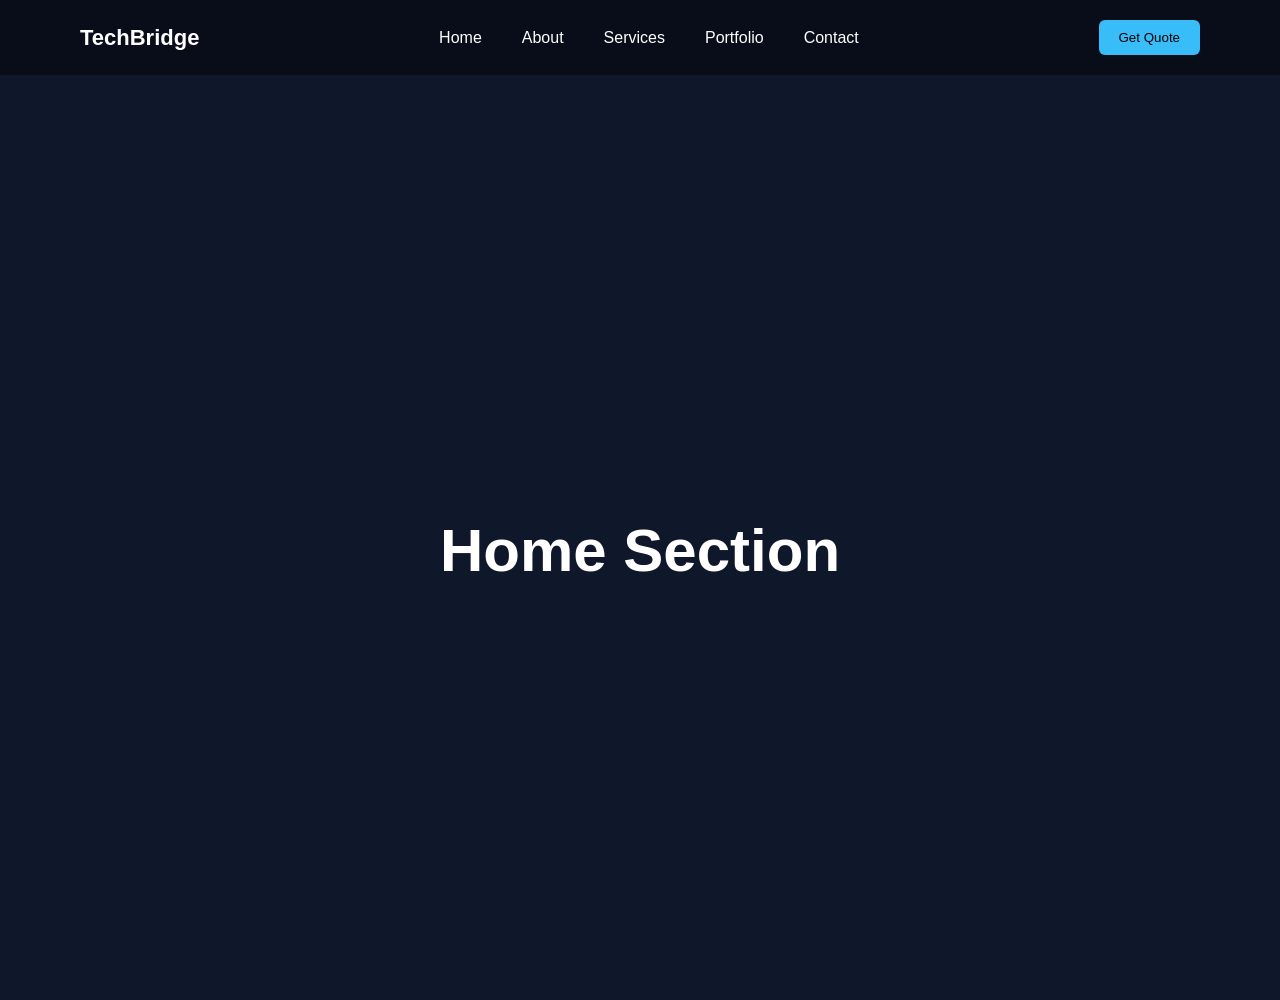
==== index.html @ d501a256 "Nav bar" ====
<!DOCTYPE html>
<html lang="en">
<head>
<meta charset="UTF-8">
<meta name="viewport" content="width=device-width, initial-scale=1.0">

<title>GSAP Navbar</title>

<link rel="stylesheet" href="style.css">

<script src="https://cdnjs.cloudflare.com/ajax/libs/gsap/3.12.5/gsap.min.js"></script>

</head>
<body>

<nav class="navbar">

<div class="logo">TechBridge</div>

<ul class="nav-links">
<li data-page="home">Home</li>
<li data-page="about">About</li>
<li data-page="services">Services</li>
<li data-page="portfolio">Portfolio</li>
<li data-page="contact">Contact</li>
</ul>

<button class="cta">Get Quote</button>

</nav>


<main>

<section id="home" class="page active">
<h1>Home Section</h1>
</section>

<section id="about" class="page">
<h1>About Section</h1>
</section>

<section id="services" class="page">
<h1>Services Section</h1>
</section>

<section id="portfolio" class="page">
<h1>Portfolio Section</h1>
</section>

<section id="contact" class="page">
<h1>Contact Section</h1>
</section>

</main>

<script src="script.js"></script>

</body>
</html>
---- style.css ----
*{
margin:0;
padding:0;
box-sizing:border-box;
font-family:sans-serif;
}

body{
background:#0f172a;
color:white;
overflow-x:hidden;
}

.navbar{
position:fixed;
top:0;
width:100%;
display:flex;
justify-content:space-between;
align-items:center;
padding:20px 80px;
background:rgba(0,0,0,0.4);
backdrop-filter:blur(10px);
z-index:100;
}

.logo{
font-size:22px;
font-weight:bold;
}

.nav-links{
display:flex;
gap:40px;
list-style:none;
}

.nav-links li{
cursor:pointer;
position:relative;
}

.nav-links li::after{
content:"";
position:absolute;
bottom:-5px;
left:0;
width:0%;
height:2px;
background:#38bdf8;
transition:0.3s;
}

.nav-links li:hover::after{
width:100%;
}

.cta{
background:#38bdf8;
border:none;
padding:10px 20px;
border-radius:6px;
cursor:pointer;
}

main{
margin-top:100px;
}

.page{
min-height:100vh;
display:none;
justify-content:center;
align-items:center;
font-size:40px;
}

.page.active{
display:flex;
}
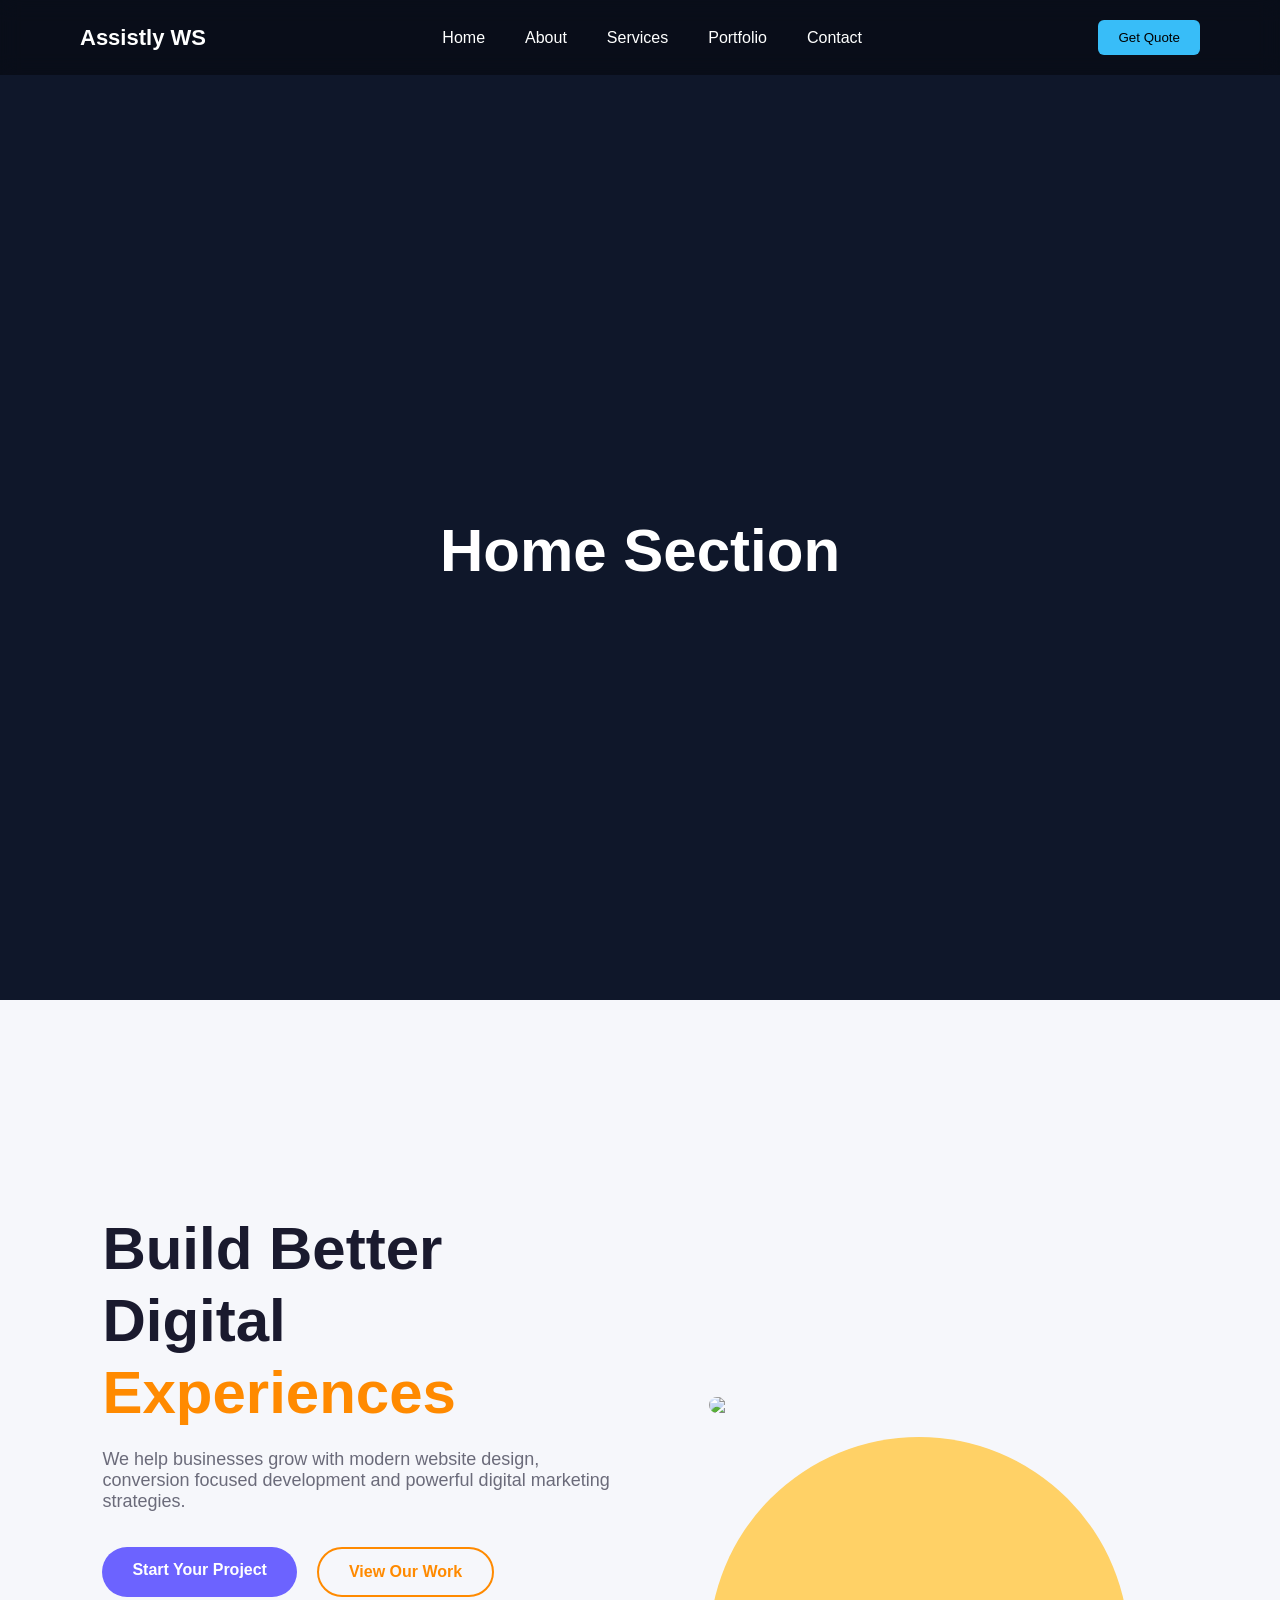
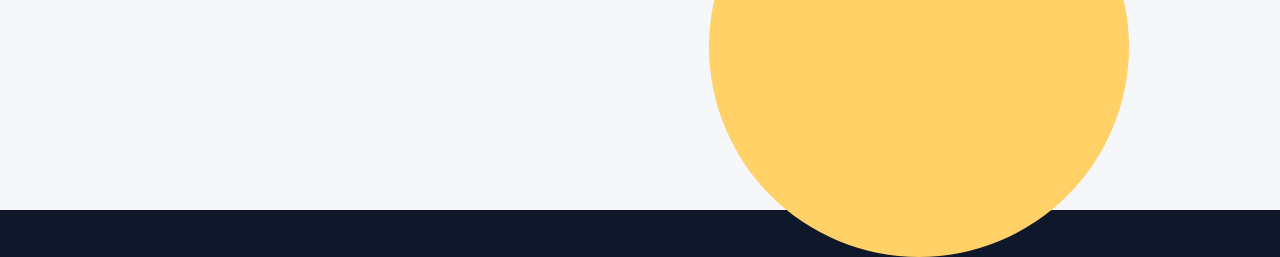
==== commit 3543eed5: "Hero Section add" ====
--- a/index.html
+++ b/index.html
@@ -15,7 +15,7 @@
 
 <nav class="navbar">
 
-<div class="logo">TechBridge</div>
+<div class="logo">Assistly WS</div>
 
 <ul class="nav-links">
 <li data-page="home">Home</li>
@@ -53,6 +53,49 @@
 </section>
 
 </main>
+<!-- Hero section -->
+ <section class="hero">
+
+<div class="hero-container">
+
+<div class="hero-left">
+
+<h1>
+Build Better <br>
+Digital <span>Experiences</span>
+</h1>
+
+<p>
+We help businesses grow with modern website design,
+conversion focused development and powerful digital
+marketing strategies.
+</p>
+
+<div class="hero-buttons">
+
+<a href="#" class="primary-btn">Start Your Project</a>
+
+<a href="#" class="secondary-btn">View Our Work</a>
+
+</div>
+
+</div>
+
+
+<div class="hero-right">
+
+<div class="circle-bg"></div>
+
+<img 
+src="https://images.unsplash.com/photo-1587614382346-4ec70e388b28"
+class="hero-img"
+>
+
+</div>
+
+</div>
+
+</section>
 
 <script src="script.js"></script>
 
--- a/style.css
+++ b/style.css
@@ -76,5 +76,111 @@
 }
 
 .page.active{
+display:flex;}
+/* Hero section */
+.hero{
+min-height:90vh;
+background:#F6F7FB;
 display:flex;
+align-items:center;
+padding:80px 8%;
+}
+
+.hero-container{
+display:flex;
+align-items:center;
+justify-content:space-between;
+gap:40px;
+flex-wrap:wrap;
+width:100%;
+}
+
+.hero-left{
+flex:1;
+}
+
+.hero-left h1{
+font-size:60px;
+line-height:1.2;
+color:#1A1A2E;
+margin-bottom:20px;
+}
+
+.hero-left span{
+color:#FF8A00;
+}
+
+.hero-left p{
+font-size:18px;
+color:#6B6B7A;
+margin-bottom:35px;
+max-width:520px;
+}
+
+.hero-buttons{
+display:flex;
+gap:20px;
+}
+
+.primary-btn{
+background:#6C63FF;
+color:white;
+padding:14px 30px;
+border-radius:30px;
+font-weight:600;
+text-decoration:none;
+}
+
+.secondary-btn{
+border:2px solid #FF8A00;
+color:#FF8A00;
+padding:14px 30px;
+border-radius:30px;
+font-weight:600;
+text-decoration:none;
+}
+
+.hero-right{
+flex:1;
+position:relative;
+display:flex;
+justify-content:center;
+}
+
+.hero-img{
+width:420px;
+border-radius:20px;
+position:relative;
+z-index:2;
+}
+
+.circle-bg{
+position:absolute;
+width:420px;
+height:420px;
+background:#FFD166;
+border-radius:50%;
+top:40px;
+z-index:1;
+}
+/* Responsive hero section */
+@media(max-width:768px){
+
+.hero-container{
+flex-direction:column;
+text-align:center;
+}
+
+.hero-left h1{
+font-size:38px;
+}
+
+.hero-buttons{
+justify-content:center;
+}
+
+.hero-img{
+width:320px;
+}
+
 }
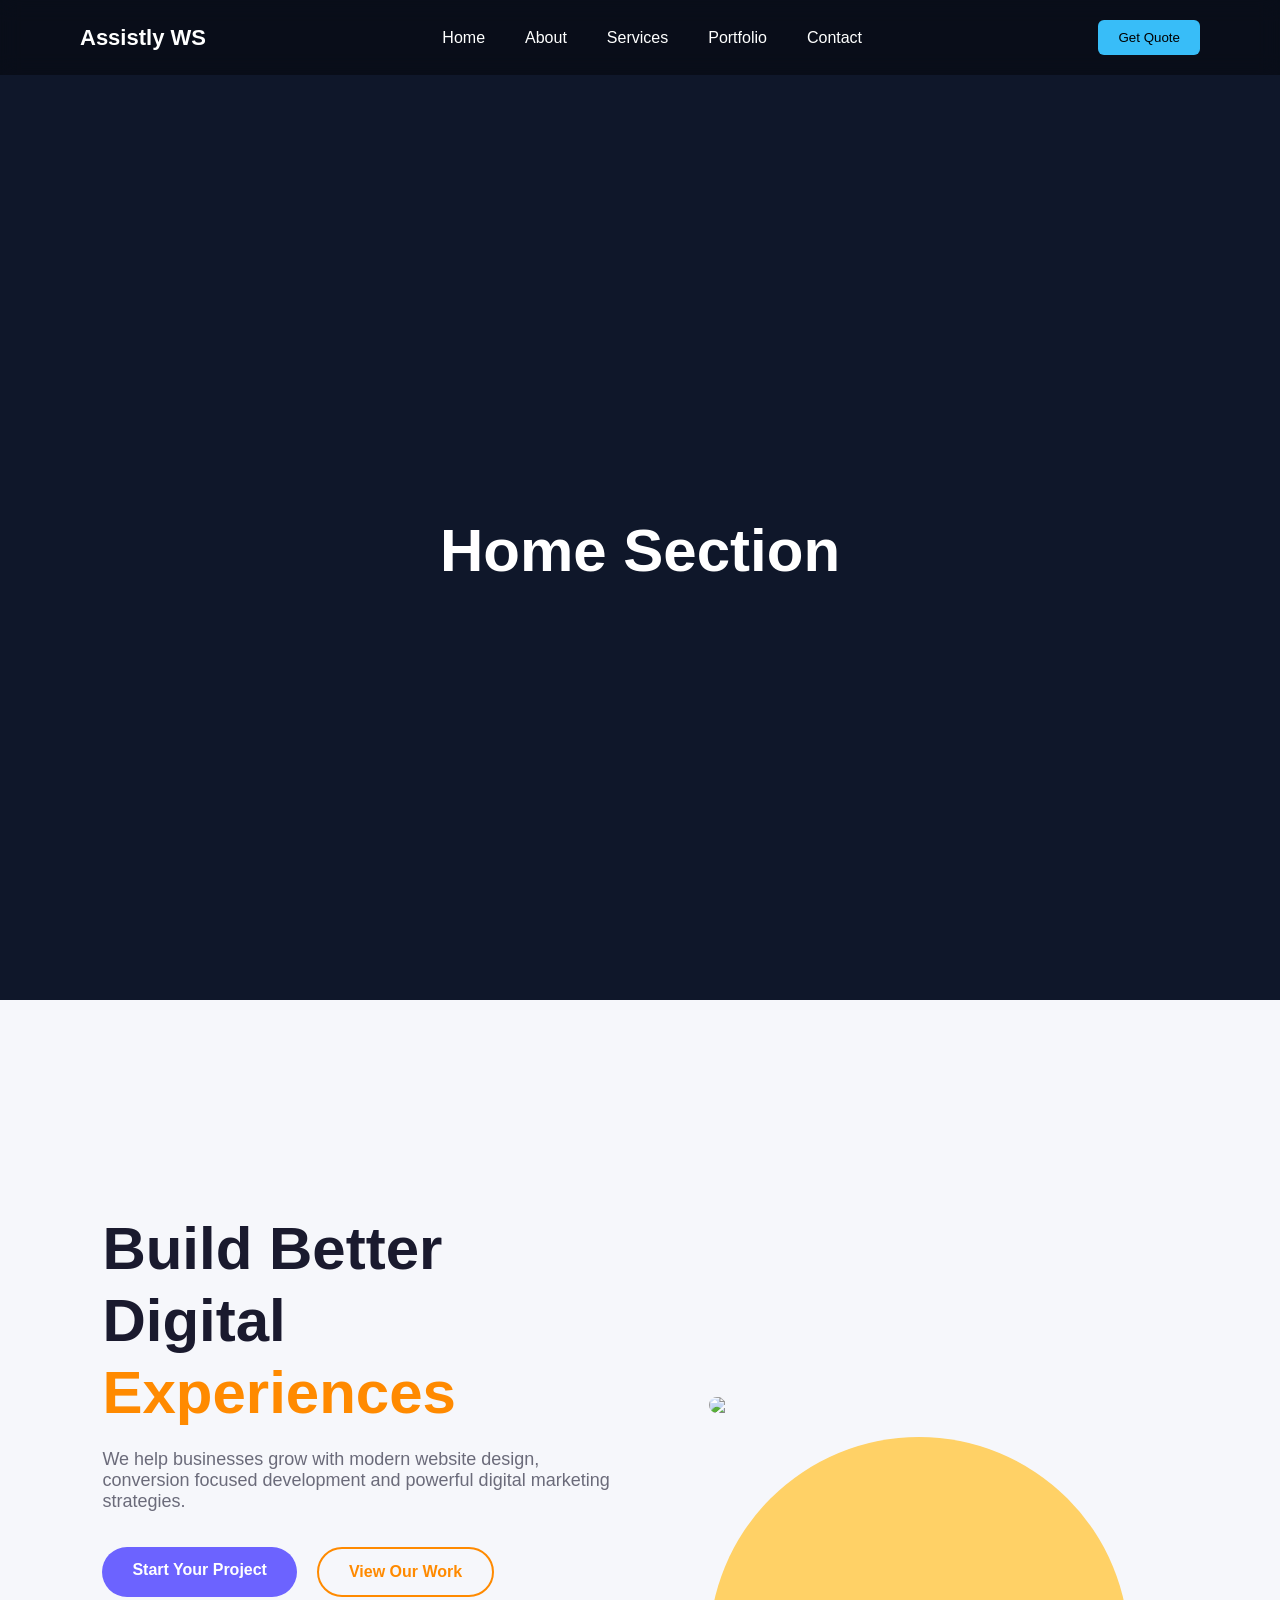
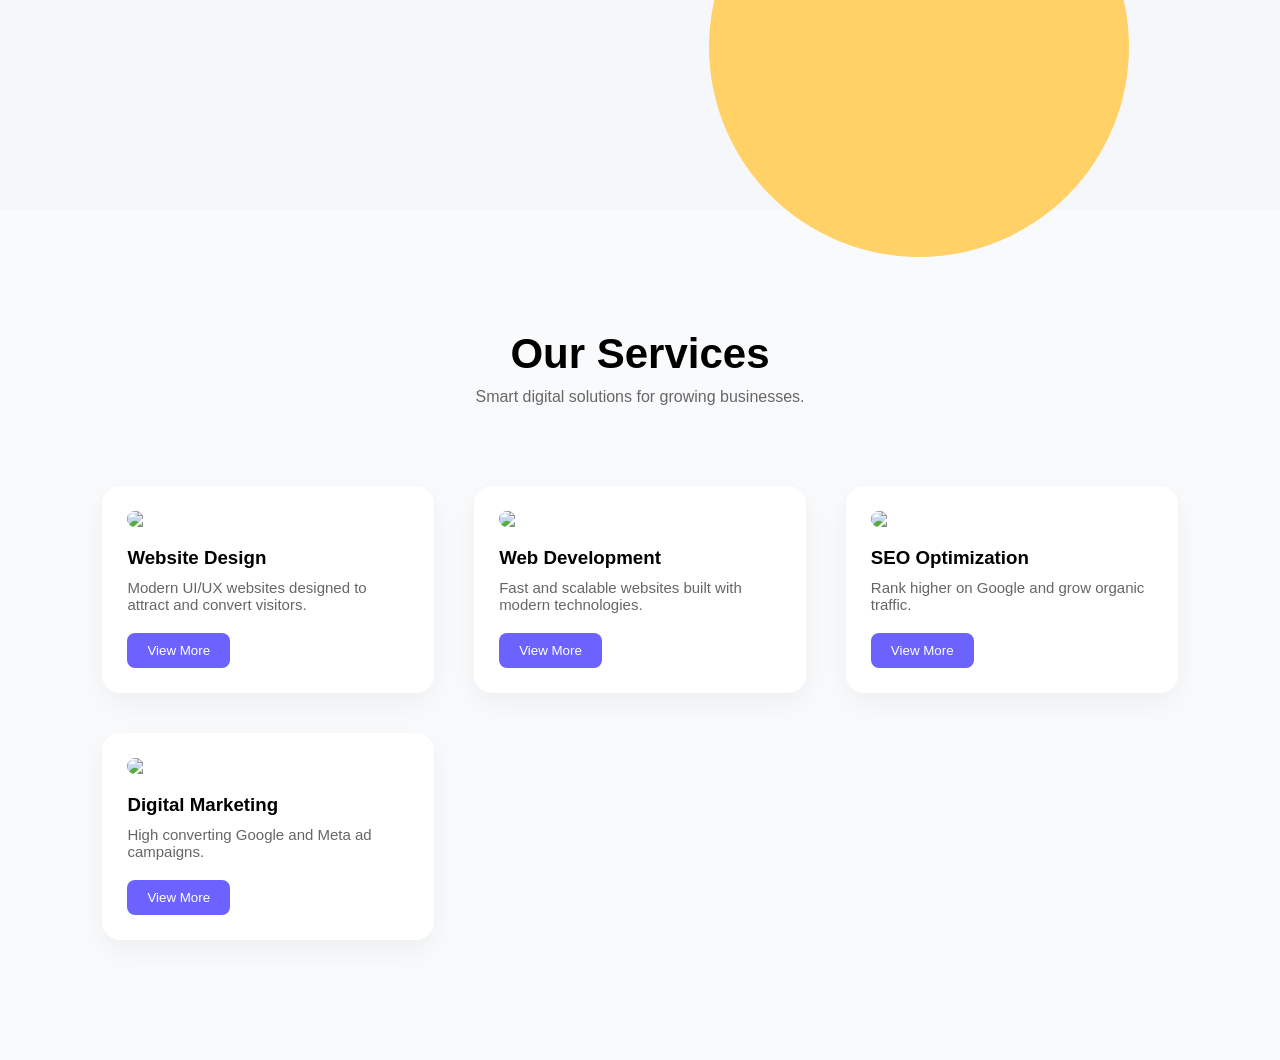
==== commit dafc29d2: "Service section add" ====
--- a/index.html
+++ b/index.html
@@ -96,8 +96,91 @@
 </div>
 
 </section>
+<!-- Services Section -->
+<section class="services">
+
+<div class="services-title">
+<h2 class="Service">Our Services</h2>
+<p>Smart digital solutions for growing businesses.</p>
+</div>
+
+<div class="services-container">
+
+<div class="service-card">
+
+<div class="service-image">
+<img src="https://images.unsplash.com/photo-1498050108023-c5249f4df085">
+</div>
+
+<h3>Website Design</h3>
+
+<p>
+Modern UI/UX websites designed to attract and convert visitors.
+</p>
+
+<button class="service-btn">View More</button>
+
+</div>
+
+
+<div class="service-card">
+
+<div class="service-image">
+<img src="https://images.unsplash.com/photo-1555066931-4365d14bab8c">
+</div>
+
+<h3>Web Development</h3>
+
+<p>
+Fast and scalable websites built with modern technologies.
+</p>
+
+<button class="service-btn">View More</button>
+
+</div>
+
+
+<div class="service-card">
+
+<div class="service-image">
+<img src="https://images.unsplash.com/photo-1562577309-4932fdd64cd1">
+</div>
+
+<h3>SEO Optimization</h3>
+
+<p>
+Rank higher on Google and grow organic traffic.
+</p>
+
+<button class="service-btn">View More</button>
+
+</div>
+
+
+<div class="service-card">
+
+<div class="service-image">
+<img src="https://images.unsplash.com/photo-1557838923-2985c318be48">
+</div>
+
+<h3>Digital Marketing</h3>
+
+<p>
+High converting Google and Meta ad campaigns.
+</p>
+
+<button class="service-btn">View More</button>
+
+</div>
+
+</div>
+
+</section>
 
 <script src="script.js"></script>
 
 </body>
+</html>
+
+</body>
 </html>
--- a/style.css
+++ b/style.css
@@ -183,4 +183,110 @@
 width:320px;
 }
 
+}
+/* Services Section */
+.services{
+color: black;
+padding:120px 8%;
+background:#f9fafc;
+
+}
+
+.services-title{
+
+text-align:center;
+margin-bottom:80px;
+
+}
+
+.services-title h2{
+
+font-size:42px;
+margin-bottom:10px;
+
+}
+
+.services-title p{
+
+color:#666;
+
+}
+
+.services-container{
+
+display:grid;
+grid-template-columns:repeat(auto-fit,minmax(260px,1fr));
+gap:40px;
+
+}
+
+.service-card{
+
+background:white;
+padding:25px;
+border-radius:18px;
+transition:0.4s;
+box-shadow:0 10px 30px rgba(0,0,0,0.05);
+
+}
+
+.service-card:hover{
+
+transform:translateY(-10px);
+box-shadow:0 20px 40px rgba(0,0,0,0.1);
+
+}
+
+.service-image{
+
+overflow:hidden;
+border-radius:12px;
+margin-bottom:20px;
+
+}
+
+.service-image img{
+
+width:100%;
+display:block;
+transition:0.5s;
+
+}
+
+.service-card:hover img{
+
+transform:scale(1.1);
+
+}
+
+.service-card h3{
+
+margin-bottom:10px;
+
+}
+
+.service-card p{
+
+color:#666;
+font-size:15px;
+margin-bottom:20px;
+
+}
+
+.service-btn{
+
+padding:10px 20px;
+border:none;
+background:#6c63ff;
+color:white;
+border-radius:8px;
+cursor:pointer;
+transition:0.3s;
+
+}
+
+.service-btn:hover{
+
+background:#4e47d6;
+
 }
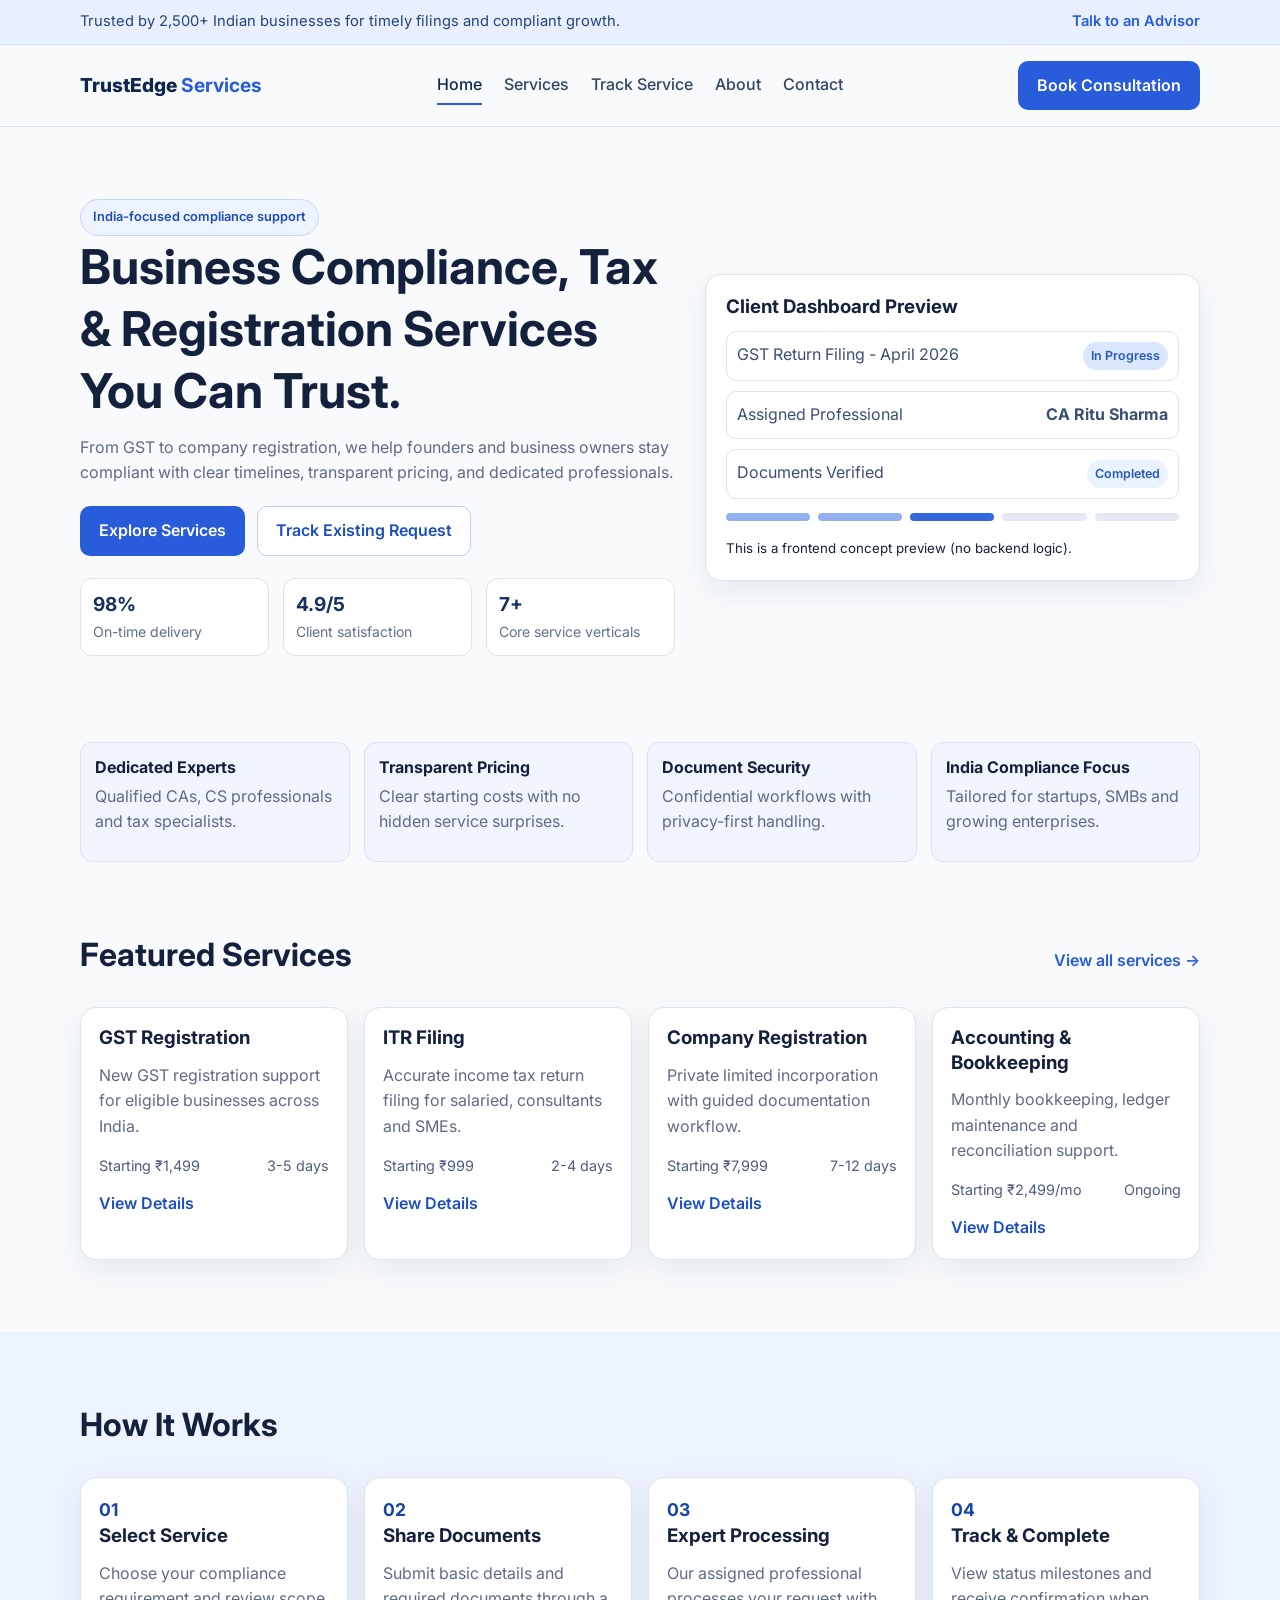
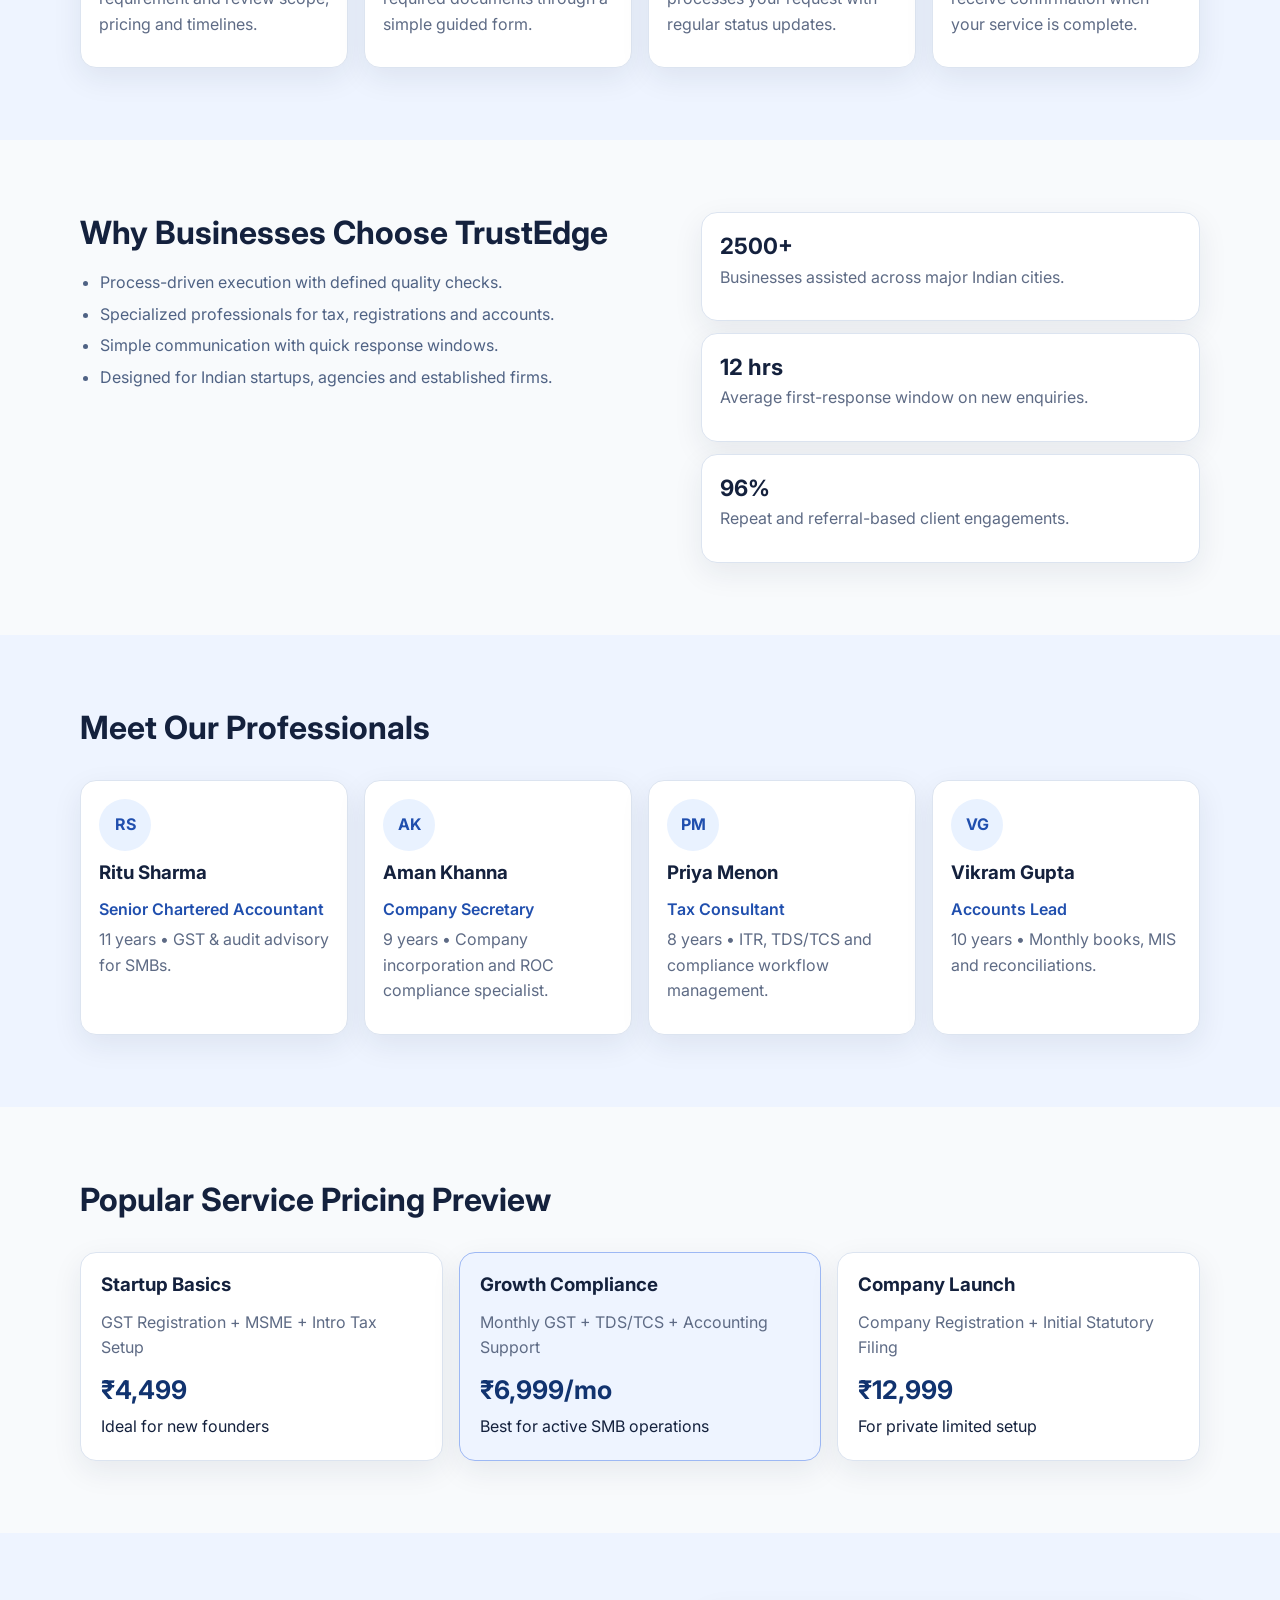
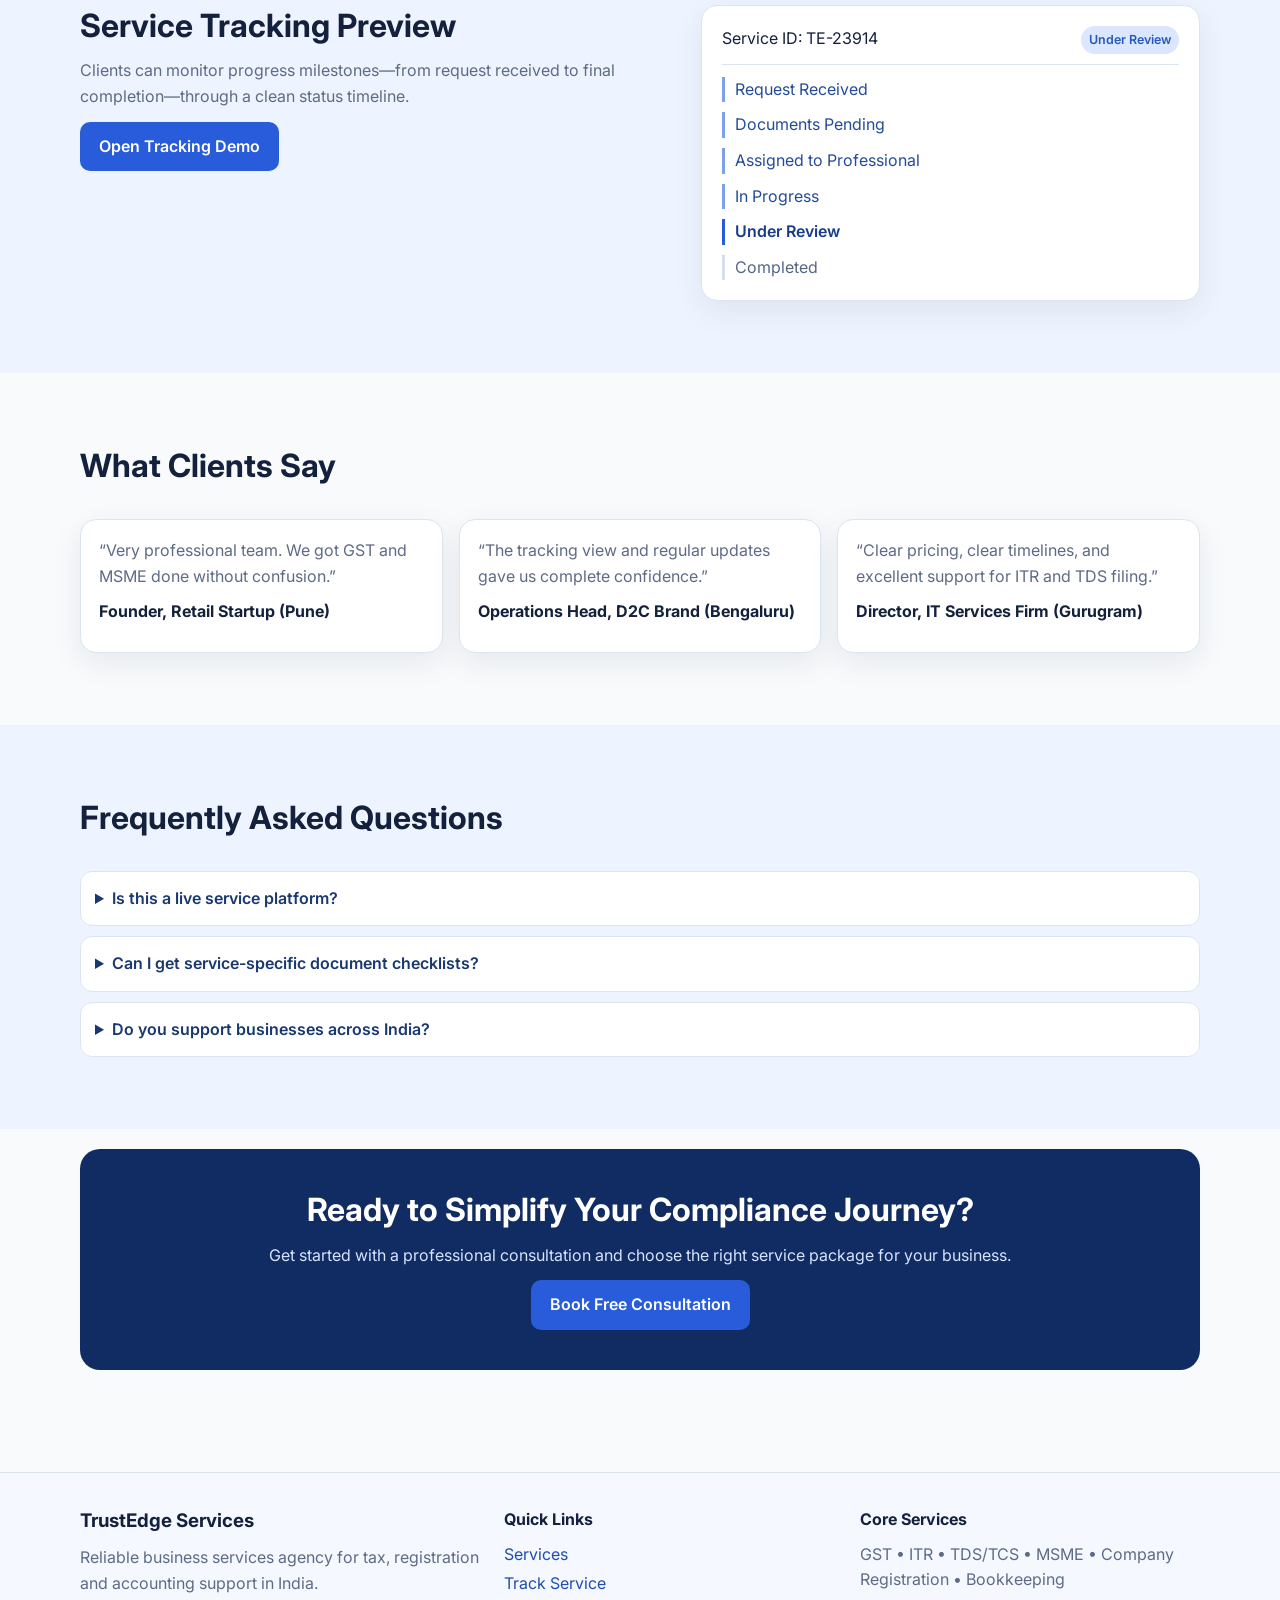
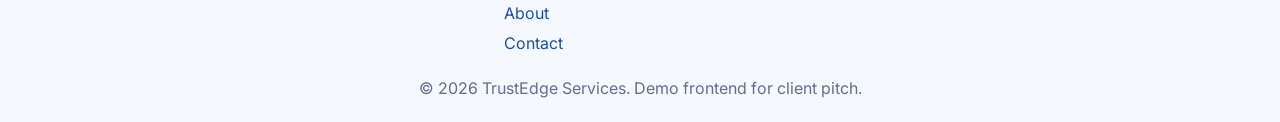
==== commit 4ef3d89c: "Build premium multi-page frontend demo for business services agency" ====
--- a/index.html
+++ b/index.html
@@ -1,186 +1,238 @@
 <!DOCTYPE html>
 <html lang="en">
 <head>
-<meta charset="UTF-8">
-<meta name="viewport" content="width=device-width, initial-scale=1.0">
-
-<title>GSAP Navbar</title>
-
-<link rel="stylesheet" href="style.css">
-
-<script src="https://cdnjs.cloudflare.com/ajax/libs/gsap/3.12.5/gsap.min.js"></script>
-
+  <meta charset="UTF-8" />
+  <meta name="viewport" content="width=device-width, initial-scale=1.0" />
+  <title>TrustEdge Business Services | Compliance & Tax Services</title>
+  <link rel="preconnect" href="https://fonts.googleapis.com">
+  <link rel="preconnect" href="https://fonts.gstatic.com" crossorigin>
+  <link href="https://fonts.googleapis.com/css2?family=Inter:wght@400;500;600;700;800&display=swap" rel="stylesheet">
+  <link rel="stylesheet" href="style.css" />
 </head>
 <body>
-
-<nav class="navbar">
-
-<div class="logo">Assistly WS</div>
-
-<ul class="nav-links">
-<li data-page="home">Home</li>
-<li data-page="about">About</li>
-<li data-page="services">Services</li>
-<li data-page="portfolio">Portfolio</li>
-<li data-page="contact">Contact</li>
-</ul>
-
-<button class="cta">Get Quote</button>
-
-</nav>
-
-
-<main>
-
-<section id="home" class="page active">
-<h1>Home Section</h1>
-</section>
-
-<section id="about" class="page">
-<h1>About Section</h1>
-</section>
-
-<section id="services" class="page">
-<h1>Services Section</h1>
-</section>
-
-<section id="portfolio" class="page">
-<h1>Portfolio Section</h1>
-</section>
-
-<section id="contact" class="page">
-<h1>Contact Section</h1>
-</section>
-
-</main>
-<!-- Hero section -->
- <section class="hero">
-
-<div class="hero-container">
-
-<div class="hero-left">
-
-<h1>
-Build Better <br>
-Digital <span>Experiences</span>
-</h1>
-
-<p>
-We help businesses grow with modern website design,
-conversion focused development and powerful digital
-marketing strategies.
-</p>
-
-<div class="hero-buttons">
-
-<a href="#" class="primary-btn">Start Your Project</a>
-
-<a href="#" class="secondary-btn">View Our Work</a>
-
-</div>
-
-</div>
-
-
-<div class="hero-right">
-
-<div class="circle-bg"></div>
-
-<img 
-src="https://images.unsplash.com/photo-1587614382346-4ec70e388b28"
-class="hero-img"
->
-
-</div>
-
-</div>
-
-</section>
-<!-- Services Section -->
-<section class="services">
-
-<div class="services-title">
-<h2 class="Service">Our Services</h2>
-<p>Smart digital solutions for growing businesses.</p>
-</div>
-
-<div class="services-container">
-
-<div class="service-card">
-
-<div class="service-image">
-<img src="https://images.unsplash.com/photo-1498050108023-c5249f4df085">
-</div>
-
-<h3>Website Design</h3>
-
-<p>
-Modern UI/UX websites designed to attract and convert visitors.
-</p>
-
-<button class="service-btn">View More</button>
-
-</div>
-
-
-<div class="service-card">
-
-<div class="service-image">
-<img src="https://images.unsplash.com/photo-1555066931-4365d14bab8c">
-</div>
-
-<h3>Web Development</h3>
-
-<p>
-Fast and scalable websites built with modern technologies.
-</p>
-
-<button class="service-btn">View More</button>
-
-</div>
-
-
-<div class="service-card">
-
-<div class="service-image">
-<img src="https://images.unsplash.com/photo-1562577309-4932fdd64cd1">
-</div>
-
-<h3>SEO Optimization</h3>
-
-<p>
-Rank higher on Google and grow organic traffic.
-</p>
-
-<button class="service-btn">View More</button>
-
-</div>
-
-
-<div class="service-card">
-
-<div class="service-image">
-<img src="https://images.unsplash.com/photo-1557838923-2985c318be48">
-</div>
-
-<h3>Digital Marketing</h3>
-
-<p>
-High converting Google and Meta ad campaigns.
-</p>
-
-<button class="service-btn">View More</button>
-
-</div>
-
-</div>
-
-</section>
-
-<script src="script.js"></script>
-
+  <div class="topbar">
+    <div class="container topbar-inner">
+      <span>Trusted by 2,500+ Indian businesses for timely filings and compliant growth.</span>
+      <a href="contact.html">Talk to an Advisor</a>
+    </div>
+  </div>
+
+  <header class="site-header">
+    <div class="container nav-wrap">
+      <a class="brand" href="index.html">TrustEdge<span> Services</span></a>
+      <button class="menu-toggle" aria-label="Open menu">☰</button>
+      <nav class="site-nav">
+        <a class="active" href="index.html">Home</a>
+        <a href="services.html">Services</a>
+        <a href="track.html">Track Service</a>
+        <a href="about.html">About</a>
+        <a href="contact.html">Contact</a>
+      </nav>
+      <a class="btn btn-primary" href="contact.html">Book Consultation</a>
+    </div>
+  </header>
+
+  <main>
+    <section class="hero section">
+      <div class="container hero-grid">
+        <div>
+          <span class="badge">India-focused compliance support</span>
+          <h1>Business Compliance, Tax & Registration Services You Can Trust.</h1>
+          <p>From GST to company registration, we help founders and business owners stay compliant with clear timelines, transparent pricing, and dedicated professionals.</p>
+          <div class="hero-cta">
+            <a class="btn btn-primary" href="services.html">Explore Services</a>
+            <a class="btn btn-ghost" href="track.html">Track Existing Request</a>
+          </div>
+          <div class="hero-meta">
+            <div><strong>98%</strong><span>On-time delivery</span></div>
+            <div><strong>4.9/5</strong><span>Client satisfaction</span></div>
+            <div><strong>7+</strong><span>Core service verticals</span></div>
+          </div>
+        </div>
+        <div class="visual-card">
+          <h3>Client Dashboard Preview</h3>
+          <div class="mock-line"><span>GST Return Filing - April 2026</span><b class="pill blue">In Progress</b></div>
+          <div class="mock-line"><span>Assigned Professional</span><b>CA Ritu Sharma</b></div>
+          <div class="mock-line"><span>Documents Verified</span><b class="pill">Completed</b></div>
+          <div class="timeline-mini">
+            <span class="done"></span><span class="done"></span><span class="active"></span><span></span><span></span>
+          </div>
+          <small>This is a frontend concept preview (no backend logic).</small>
+        </div>
+      </div>
+    </section>
+
+    <section class="trust-strip">
+      <div class="container trust-grid">
+        <article><h4>Dedicated Experts</h4><p>Qualified CAs, CS professionals and tax specialists.</p></article>
+        <article><h4>Transparent Pricing</h4><p>Clear starting costs with no hidden service surprises.</p></article>
+        <article><h4>Document Security</h4><p>Confidential workflows with privacy-first handling.</p></article>
+        <article><h4>India Compliance Focus</h4><p>Tailored for startups, SMBs and growing enterprises.</p></article>
+      </div>
+    </section>
+
+    <section class="section">
+      <div class="container">
+        <div class="section-head">
+          <h2>Featured Services</h2>
+          <a href="services.html">View all services →</a>
+        </div>
+        <div class="card-grid">
+          <article class="service-card">
+            <h3>GST Registration</h3>
+            <p>New GST registration support for eligible businesses across India.</p>
+            <div class="meta"><span>Starting ₹1,499</span><span>3-5 days</span></div>
+            <a href="service-detail.html?service=gst-registration">View Details</a>
+          </article>
+          <article class="service-card">
+            <h3>ITR Filing</h3>
+            <p>Accurate income tax return filing for salaried, consultants and SMEs.</p>
+            <div class="meta"><span>Starting ₹999</span><span>2-4 days</span></div>
+            <a href="service-detail.html?service=itr-filing">View Details</a>
+          </article>
+          <article class="service-card">
+            <h3>Company Registration</h3>
+            <p>Private limited incorporation with guided documentation workflow.</p>
+            <div class="meta"><span>Starting ₹7,999</span><span>7-12 days</span></div>
+            <a href="service-detail.html?service=company-registration">View Details</a>
+          </article>
+          <article class="service-card">
+            <h3>Accounting & Bookkeeping</h3>
+            <p>Monthly bookkeeping, ledger maintenance and reconciliation support.</p>
+            <div class="meta"><span>Starting ₹2,499/mo</span><span>Ongoing</span></div>
+            <a href="service-detail.html?service=accounting-bookkeeping">View Details</a>
+          </article>
+        </div>
+      </div>
+    </section>
+
+    <section class="section bg-soft">
+      <div class="container">
+        <div class="section-head"><h2>How It Works</h2></div>
+        <div class="steps">
+          <article><b>01</b><h3>Select Service</h3><p>Choose your compliance requirement and review scope, pricing and timelines.</p></article>
+          <article><b>02</b><h3>Share Documents</h3><p>Submit basic details and required documents through a simple guided form.</p></article>
+          <article><b>03</b><h3>Expert Processing</h3><p>Our assigned professional processes your request with regular status updates.</p></article>
+          <article><b>04</b><h3>Track & Complete</h3><p>View status milestones and receive confirmation when your service is complete.</p></article>
+        </div>
+      </div>
+    </section>
+
+    <section class="section">
+      <div class="container two-col">
+        <div>
+          <h2>Why Businesses Choose TrustEdge</h2>
+          <ul class="ticks">
+            <li>Process-driven execution with defined quality checks.</li>
+            <li>Specialized professionals for tax, registrations and accounts.</li>
+            <li>Simple communication with quick response windows.</li>
+            <li>Designed for Indian startups, agencies and established firms.</li>
+          </ul>
+        </div>
+        <div class="insight-cards">
+          <article><h4>2500+</h4><p>Businesses assisted across major Indian cities.</p></article>
+          <article><h4>12 hrs</h4><p>Average first-response window on new enquiries.</p></article>
+          <article><h4>96%</h4><p>Repeat and referral-based client engagements.</p></article>
+        </div>
+      </div>
+    </section>
+
+    <section class="section bg-soft">
+      <div class="container">
+        <div class="section-head"><h2>Meet Our Professionals</h2></div>
+        <div class="experts-grid">
+          <article class="expert-card"><div class="avatar">RS</div><h3>Ritu Sharma</h3><p class="role">Senior Chartered Accountant</p><p>11 years • GST & audit advisory for SMBs.</p></article>
+          <article class="expert-card"><div class="avatar">AK</div><h3>Aman Khanna</h3><p class="role">Company Secretary</p><p>9 years • Company incorporation and ROC compliance specialist.</p></article>
+          <article class="expert-card"><div class="avatar">PM</div><h3>Priya Menon</h3><p class="role">Tax Consultant</p><p>8 years • ITR, TDS/TCS and compliance workflow management.</p></article>
+          <article class="expert-card"><div class="avatar">VG</div><h3>Vikram Gupta</h3><p class="role">Accounts Lead</p><p>10 years • Monthly books, MIS and reconciliations.</p></article>
+        </div>
+      </div>
+    </section>
+
+    <section class="section">
+      <div class="container">
+        <div class="section-head"><h2>Popular Service Pricing Preview</h2></div>
+        <div class="pricing-grid">
+          <article><h3>Startup Basics</h3><p>GST Registration + MSME + Intro Tax Setup</p><h4>₹4,499</h4><span>Ideal for new founders</span></article>
+          <article class="featured"><h3>Growth Compliance</h3><p>Monthly GST + TDS/TCS + Accounting Support</p><h4>₹6,999/mo</h4><span>Best for active SMB operations</span></article>
+          <article><h3>Company Launch</h3><p>Company Registration + Initial Statutory Filing</p><h4>₹12,999</h4><span>For private limited setup</span></article>
+        </div>
+      </div>
+    </section>
+
+    <section class="section bg-soft">
+      <div class="container two-col">
+        <div>
+          <h2>Service Tracking Preview</h2>
+          <p>Clients can monitor progress milestones—from request received to final completion—through a clean status timeline.</p>
+          <a class="btn btn-primary" href="track.html">Open Tracking Demo</a>
+        </div>
+        <div class="track-preview">
+          <div class="status-head"><span>Service ID: TE-23914</span><b class="pill blue">Under Review</b></div>
+          <ul>
+            <li class="done">Request Received</li>
+            <li class="done">Documents Pending</li>
+            <li class="done">Assigned to Professional</li>
+            <li class="done">In Progress</li>
+            <li class="active">Under Review</li>
+            <li>Completed</li>
+          </ul>
+        </div>
+      </div>
+    </section>
+
+    <section class="section">
+      <div class="container">
+        <div class="section-head"><h2>What Clients Say</h2></div>
+        <div class="testimonials">
+          <article><p>“Very professional team. We got GST and MSME done without confusion.”</p><h4>Founder, Retail Startup (Pune)</h4></article>
+          <article><p>“The tracking view and regular updates gave us complete confidence.”</p><h4>Operations Head, D2C Brand (Bengaluru)</h4></article>
+          <article><p>“Clear pricing, clear timelines, and excellent support for ITR and TDS filing.”</p><h4>Director, IT Services Firm (Gurugram)</h4></article>
+        </div>
+      </div>
+    </section>
+
+    <section class="section bg-soft">
+      <div class="container">
+        <div class="section-head"><h2>Frequently Asked Questions</h2></div>
+        <div class="faq">
+          <details><summary>Is this a live service platform?</summary><p>This is a frontend pitch demo to preview user experience. Booking and tracking shown are sample flows.</p></details>
+          <details><summary>Can I get service-specific document checklists?</summary><p>Yes. Each service detail page includes required documents and the step-by-step process.</p></details>
+          <details><summary>Do you support businesses across India?</summary><p>Yes, our process is built for pan-India founders, startups, freelancers and SMEs.</p></details>
+        </div>
+      </div>
+    </section>
+
+    <section class="section final-cta">
+      <div class="container cta-box">
+        <h2>Ready to Simplify Your Compliance Journey?</h2>
+        <p>Get started with a professional consultation and choose the right service package for your business.</p>
+        <a class="btn btn-primary" href="contact.html">Book Free Consultation</a>
+      </div>
+    </section>
+  </main>
+
+  <footer class="site-footer">
+    <div class="container footer-grid">
+      <div>
+        <h3>TrustEdge Services</h3>
+        <p>Reliable business services agency for tax, registration and accounting support in India.</p>
+      </div>
+      <div>
+        <h4>Quick Links</h4>
+        <a href="services.html">Services</a>
+        <a href="track.html">Track Service</a>
+        <a href="about.html">About</a>
+        <a href="contact.html">Contact</a>
+      </div>
+      <div>
+        <h4>Core Services</h4>
+        <p>GST • ITR • TDS/TCS • MSME • Company Registration • Bookkeeping</p>
+      </div>
+    </div>
+    <p class="copyright">© 2026 TrustEdge Services. Demo frontend for client pitch.</p>
+  </footer>
+
+  <script src="script.js"></script>
 </body>
 </html>
-
-</body>
-</html>
--- a/style.css
+++ b/style.css
@@ -1,292 +1,235 @@
-*{
-margin:0;
-padding:0;
-box-sizing:border-box;
-font-family:sans-serif;
-}
-
-body{
-background:#0f172a;
-color:white;
-overflow-x:hidden;
-}
-
-.navbar{
-position:fixed;
-top:0;
-width:100%;
-display:flex;
-justify-content:space-between;
-align-items:center;
-padding:20px 80px;
-background:rgba(0,0,0,0.4);
-backdrop-filter:blur(10px);
-z-index:100;
-}
-
-.logo{
-font-size:22px;
-font-weight:bold;
-}
-
-.nav-links{
-display:flex;
-gap:40px;
-list-style:none;
-}
-
-.nav-links li{
-cursor:pointer;
-position:relative;
-}
-
-.nav-links li::after{
-content:"";
-position:absolute;
-bottom:-5px;
-left:0;
-width:0%;
-height:2px;
-background:#38bdf8;
-transition:0.3s;
-}
-
-.nav-links li:hover::after{
-width:100%;
-}
-
-.cta{
-background:#38bdf8;
-border:none;
-padding:10px 20px;
-border-radius:6px;
-cursor:pointer;
-}
-
-main{
-margin-top:100px;
-}
-
-.page{
-min-height:100vh;
-display:none;
-justify-content:center;
-align-items:center;
-font-size:40px;
-}
-
-.page.active{
-display:flex;}
-/* Hero section */
-.hero{
-min-height:90vh;
-background:#F6F7FB;
-display:flex;
-align-items:center;
-padding:80px 8%;
-}
-
-.hero-container{
-display:flex;
-align-items:center;
-justify-content:space-between;
-gap:40px;
-flex-wrap:wrap;
-width:100%;
-}
-
-.hero-left{
-flex:1;
-}
-
-.hero-left h1{
-font-size:60px;
-line-height:1.2;
-color:#1A1A2E;
-margin-bottom:20px;
-}
-
-.hero-left span{
-color:#FF8A00;
-}
-
-.hero-left p{
-font-size:18px;
-color:#6B6B7A;
-margin-bottom:35px;
-max-width:520px;
-}
-
-.hero-buttons{
-display:flex;
-gap:20px;
-}
-
-.primary-btn{
-background:#6C63FF;
-color:white;
-padding:14px 30px;
-border-radius:30px;
-font-weight:600;
-text-decoration:none;
-}
-
-.secondary-btn{
-border:2px solid #FF8A00;
-color:#FF8A00;
-padding:14px 30px;
-border-radius:30px;
-font-weight:600;
-text-decoration:none;
-}
-
-.hero-right{
-flex:1;
-position:relative;
-display:flex;
-justify-content:center;
-}
-
-.hero-img{
-width:420px;
-border-radius:20px;
-position:relative;
-z-index:2;
-}
-
-.circle-bg{
-position:absolute;
-width:420px;
-height:420px;
-background:#FFD166;
-border-radius:50%;
-top:40px;
-z-index:1;
-}
-/* Responsive hero section */
-@media(max-width:768px){
-
-.hero-container{
-flex-direction:column;
-text-align:center;
-}
-
-.hero-left h1{
-font-size:38px;
-}
-
-.hero-buttons{
-justify-content:center;
-}
-
-.hero-img{
-width:320px;
-}
-
-}
-/* Services Section */
-.services{
-color: black;
-padding:120px 8%;
-background:#f9fafc;
-
-}
-
-.services-title{
-
-text-align:center;
-margin-bottom:80px;
-
-}
-
-.services-title h2{
-
-font-size:42px;
-margin-bottom:10px;
-
-}
-
-.services-title p{
-
-color:#666;
-
-}
-
-.services-container{
-
-display:grid;
-grid-template-columns:repeat(auto-fit,minmax(260px,1fr));
-gap:40px;
-
-}
-
-.service-card{
-
-background:white;
-padding:25px;
-border-radius:18px;
-transition:0.4s;
-box-shadow:0 10px 30px rgba(0,0,0,0.05);
-
-}
-
-.service-card:hover{
-
-transform:translateY(-10px);
-box-shadow:0 20px 40px rgba(0,0,0,0.1);
-
-}
-
-.service-image{
-
-overflow:hidden;
-border-radius:12px;
-margin-bottom:20px;
-
-}
-
-.service-image img{
-
-width:100%;
-display:block;
-transition:0.5s;
-
-}
-
-.service-card:hover img{
-
-transform:scale(1.1);
-
-}
-
-.service-card h3{
-
-margin-bottom:10px;
-
-}
-
-.service-card p{
-
-color:#666;
-font-size:15px;
-margin-bottom:20px;
-
-}
-
-.service-btn{
-
-padding:10px 20px;
-border:none;
-background:#6c63ff;
-color:white;
-border-radius:8px;
-cursor:pointer;
-transition:0.3s;
-
-}
-
-.service-btn:hover{
-
-background:#4e47d6;
-
-}+:root {
+  --bg: #f8fafc;
+  --white: #ffffff;
+  --soft: #eef4ff;
+  --text: #14213d;
+  --muted: #5e6b85;
+  --border: #dce4f0;
+  --primary: #285cdb;
+  --primary-strong: #1d48b0;
+  --shadow: 0 10px 30px rgba(20, 33, 61, 0.08);
+  --radius: 16px;
+}
+
+* { box-sizing: border-box; }
+body {
+  margin: 0;
+  font-family: "Inter", system-ui, -apple-system, sans-serif;
+  background: var(--bg);
+  color: var(--text);
+  line-height: 1.6;
+}
+
+a { color: inherit; text-decoration: none; }
+.container { width: min(1120px, 92%); margin: 0 auto; }
+.section { padding: 72px 0; }
+.section-sm { padding: 36px 0; }
+.bg-soft { background: var(--soft); }
+
+.topbar {
+  background: #e8efff;
+  border-bottom: 1px solid #d3dffd;
+  font-size: 0.92rem;
+}
+.topbar-inner { display: flex; justify-content: space-between; gap: 16px; padding: 10px 0; color: #24437d; }
+.topbar a { font-weight: 600; color: var(--primary); }
+
+.site-header {
+  position: sticky;
+  top: 0;
+  z-index: 20;
+  background: rgba(248, 250, 252, 0.95);
+  backdrop-filter: blur(8px);
+  border-bottom: 1px solid var(--border);
+}
+.nav-wrap { display: flex; align-items: center; justify-content: space-between; gap: 18px; padding: 16px 0; }
+.brand { font-size: 1.2rem; font-weight: 800; color: #0f274f; }
+.brand span { color: var(--primary); font-weight: 700; }
+.site-nav { display: flex; gap: 22px; }
+.site-nav a { color: #324562; font-weight: 500; padding: 6px 0; border-bottom: 2px solid transparent; }
+.site-nav a.active, .site-nav a:hover { color: #102952; border-bottom-color: var(--primary); }
+.menu-toggle { display: none; border: 1px solid var(--border); background: var(--white); border-radius: 10px; padding: 6px 10px; }
+
+.btn {
+  display: inline-flex;
+  align-items: center;
+  justify-content: center;
+  gap: 6px;
+  border-radius: 10px;
+  padding: 11px 18px;
+  font-weight: 600;
+  border: 1px solid transparent;
+}
+.btn-primary { background: var(--primary); color: #fff; }
+.btn-primary:hover { background: var(--primary-strong); }
+.btn-ghost { border-color: #bfd0f7; color: #1e4dbf; background: #fff; }
+.full { width: 100%; }
+.mt12 { margin-top: 12px; }
+
+.badge {
+  display: inline-block;
+  font-size: 0.8rem;
+  font-weight: 600;
+  color: #1f4cb2;
+  border: 1px solid #c6d7ff;
+  background: #edf3ff;
+  border-radius: 999px;
+  padding: 7px 12px;
+}
+
+.hero-grid { display: grid; grid-template-columns: 1.2fr 1fr; gap: 30px; align-items: center; }
+h1, h2, h3, h4 { margin: 0 0 12px; line-height: 1.3; }
+h1 { font-size: clamp(2rem, 4vw, 3rem); }
+h2 { font-size: clamp(1.5rem, 3vw, 2rem); }
+p { margin: 0 0 12px; color: var(--muted); }
+.hero-cta { display: flex; gap: 12px; margin: 20px 0; flex-wrap: wrap; }
+.hero-meta { display: grid; grid-template-columns: repeat(3, 1fr); gap: 14px; margin-top: 22px; }
+.hero-meta div { background: var(--white); border: 1px solid var(--border); border-radius: 12px; padding: 10px 12px; }
+.hero-meta strong { display: block; font-size: 1.2rem; color: #163160; }
+.hero-meta span { color: #60718f; font-size: .88rem; }
+
+.visual-card,
+.service-card,
+.expert-card,
+.track-preview,
+.testimonials article,
+.pricing-grid article,
+.steps article,
+.insight-cards article,
+.detail-meta-cards article,
+.booking-panel,
+.contact-details article,
+.timeline li,
+.track-box { background: var(--white); border: 1px solid var(--border); border-radius: var(--radius); box-shadow: var(--shadow); }
+
+.visual-card { padding: 20px; }
+.mock-line { display: flex; justify-content: space-between; gap: 12px; border: 1px solid var(--border); border-radius: 10px; padding: 10px; margin: 10px 0; color: #3b4f72; }
+.pill { font-size: 0.78rem; background: #e9f2ff; color: #2859ba; border-radius: 999px; padding: 4px 8px; font-weight: 600; }
+.pill.blue { background: #dbe7ff; }
+.timeline-mini { display: grid; grid-template-columns: repeat(5, 1fr); gap: 8px; margin: 14px 0; }
+.timeline-mini span { height: 8px; border-radius: 999px; background: #e4e9f5; }
+.timeline-mini .done { background: #93b0f0; }
+.timeline-mini .active { background: #3467dc; }
+
+.trust-strip { padding: 14px 0 0; }
+.trust-grid { display: grid; grid-template-columns: repeat(4, 1fr); gap: 14px; }
+.trust-grid article { background: #f1f5ff; border: 1px solid #d7e2fb; border-radius: 12px; padding: 14px; }
+.trust-grid h4 { margin-bottom: 6px; }
+
+.section-head { display: flex; justify-content: space-between; align-items: center; margin-bottom: 20px; gap: 12px; }
+.section-head a { color: var(--primary); font-weight: 600; }
+.card-grid { display: grid; grid-template-columns: repeat(4, 1fr); gap: 16px; }
+.service-card { padding: 18px; }
+.service-card .meta { display: flex; justify-content: space-between; gap: 10px; margin: 14px 0; font-size: 0.9rem; color: #4c5e80; }
+.service-card a { color: #1e4ebf; font-weight: 600; }
+
+.steps { display: grid; grid-template-columns: repeat(4, 1fr); gap: 16px; }
+.steps article { padding: 18px; }
+.steps b { font-size: 1.1rem; color: #1744aa; }
+
+.two-col { display: grid; grid-template-columns: 1.2fr 1fr; gap: 22px; }
+.ticks, .doc-list, .process-list { padding-left: 20px; color: #4f6284; }
+.ticks li, .doc-list li, .process-list li { margin: 6px 0; }
+
+.insight-cards { display: grid; gap: 12px; }
+.insight-cards article { padding: 18px; }
+.insight-cards h4 { font-size: 1.4rem; margin-bottom: 4px; }
+
+.experts-grid { display: grid; grid-template-columns: repeat(4, 1fr); gap: 16px; }
+.expert-card { padding: 18px; }
+.avatar { width: 52px; height: 52px; border-radius: 50%; display: grid; place-items: center; background: #e9f2ff; color: #204fae; font-weight: 700; margin-bottom: 10px; }
+.role { color: #204fae; font-weight: 600; margin-bottom: 4px; }
+
+.pricing-grid { display: grid; grid-template-columns: repeat(3, 1fr); gap: 16px; }
+.pricing-grid article { padding: 20px; }
+.pricing-grid .featured { border: 1.5px solid #9db8f4; background: #eef4ff; }
+.pricing-grid h4 { font-size: 1.6rem; color: #11336f; margin: 8px 0; }
+
+.track-preview { padding: 20px; }
+.status-head { display: flex; justify-content: space-between; gap: 12px; padding-bottom: 10px; border-bottom: 1px solid var(--border); }
+.track-preview ul { list-style: none; padding: 0; margin: 12px 0 0; display: grid; gap: 10px; }
+.track-preview li { border-left: 3px solid #d5deef; padding-left: 10px; color: #546685; }
+.track-preview li.done { border-left-color: #7ea0ea; color: #244b99; }
+.track-preview li.active { border-left-color: #285cdb; color: #173d89; font-weight: 600; }
+
+.testimonials { display: grid; grid-template-columns: repeat(3, 1fr); gap: 16px; }
+.testimonials article { padding: 18px; }
+.faq { display: grid; gap: 10px; }
+.faq details { background: #fff; border: 1px solid var(--border); border-radius: 12px; padding: 14px; }
+.faq summary { cursor: pointer; font-weight: 600; color: #18386f; }
+
+.final-cta { padding-top: 20px; }
+.cta-box { background: #102c63; color: #fff; text-align: center; border-radius: 20px; padding: 40px 20px; }
+.cta-box p { color: #d8e3ff; }
+
+.site-footer { padding: 36px 0 20px; border-top: 1px solid var(--border); margin-top: 30px; background: #f5f8ff; }
+.footer-grid { display: grid; grid-template-columns: 1.2fr 1fr 1fr; gap: 16px; margin-bottom: 16px; }
+.footer-grid a { display: block; margin: 4px 0; color: #1f4cb2; }
+.copyright { text-align: center; color: #60708f; margin: 0; }
+
+.page-hero { margin-bottom: 26px; }
+.service-group { margin: 28px 0; }
+.detail-layout { display: grid; grid-template-columns: 1.5fr 1fr; gap: 20px; }
+.detail-meta-cards { display: grid; grid-template-columns: repeat(3, 1fr); gap: 12px; margin: 18px 0; }
+.detail-meta-cards article { padding: 14px; }
+.booking-panel { padding: 20px; position: sticky; top: 98px; height: fit-content; }
+.demo-form { display: grid; gap: 10px; }
+label { font-size: 0.9rem; color: #3e5174; font-weight: 500; }
+input, textarea, select {
+  width: 100%;
+  margin-top: 5px;
+  border: 1px solid #ccdae9;
+  background: #fbfdff;
+  border-radius: 10px;
+  padding: 10px 12px;
+  font: inherit;
+}
+
+.track-box { padding: 20px; }
+.track-input-row { display: flex; gap: 10px; margin-bottom: 16px; }
+.track-input-row input { flex: 1; }
+.timeline { list-style: none; padding: 0; margin: 12px 0; display: grid; gap: 12px; }
+.timeline li { padding: 14px; border-left: 4px solid #d1dbec; }
+.timeline li.done { border-left-color: #84a4ea; }
+.timeline li.active { border-left-color: var(--primary); background: #edf3ff; }
+.helper { font-size: 0.9rem; }
+
+.contact-grid { display: grid; grid-template-columns: 1.2fr 1fr; gap: 20px; }
+.contact-details { display: grid; gap: 12px; }
+.contact-details article { padding: 16px; }
+.map-placeholder { min-height: 140px; display: grid; align-content: center; }
+
+@media (max-width: 1024px) {
+  .card-grid { grid-template-columns: repeat(2, 1fr); }
+  .experts-grid { grid-template-columns: repeat(2, 1fr); }
+  .trust-grid { grid-template-columns: repeat(2, 1fr); }
+  .steps { grid-template-columns: repeat(2, 1fr); }
+  .testimonials, .pricing-grid, .footer-grid { grid-template-columns: 1fr; }
+}
+
+@media (max-width: 860px) {
+  .menu-toggle { display: block; }
+  .site-nav {
+    display: none;
+    position: absolute;
+    top: 64px;
+    left: 4%;
+    right: 4%;
+    flex-direction: column;
+    gap: 8px;
+    background: #fff;
+    border: 1px solid var(--border);
+    border-radius: 12px;
+    padding: 12px;
+  }
+  .site-nav.open { display: flex; }
+  .nav-wrap > .btn { display: none; }
+  .hero-grid, .two-col, .detail-layout, .contact-grid { grid-template-columns: 1fr; }
+  .hero-meta, .detail-meta-cards { grid-template-columns: 1fr; }
+  .booking-panel { position: static; }
+}
+
+@media (max-width: 640px) {
+  .topbar-inner { flex-direction: column; align-items: flex-start; }
+  .card-grid, .experts-grid, .trust-grid, .steps { grid-template-columns: 1fr; }
+}
